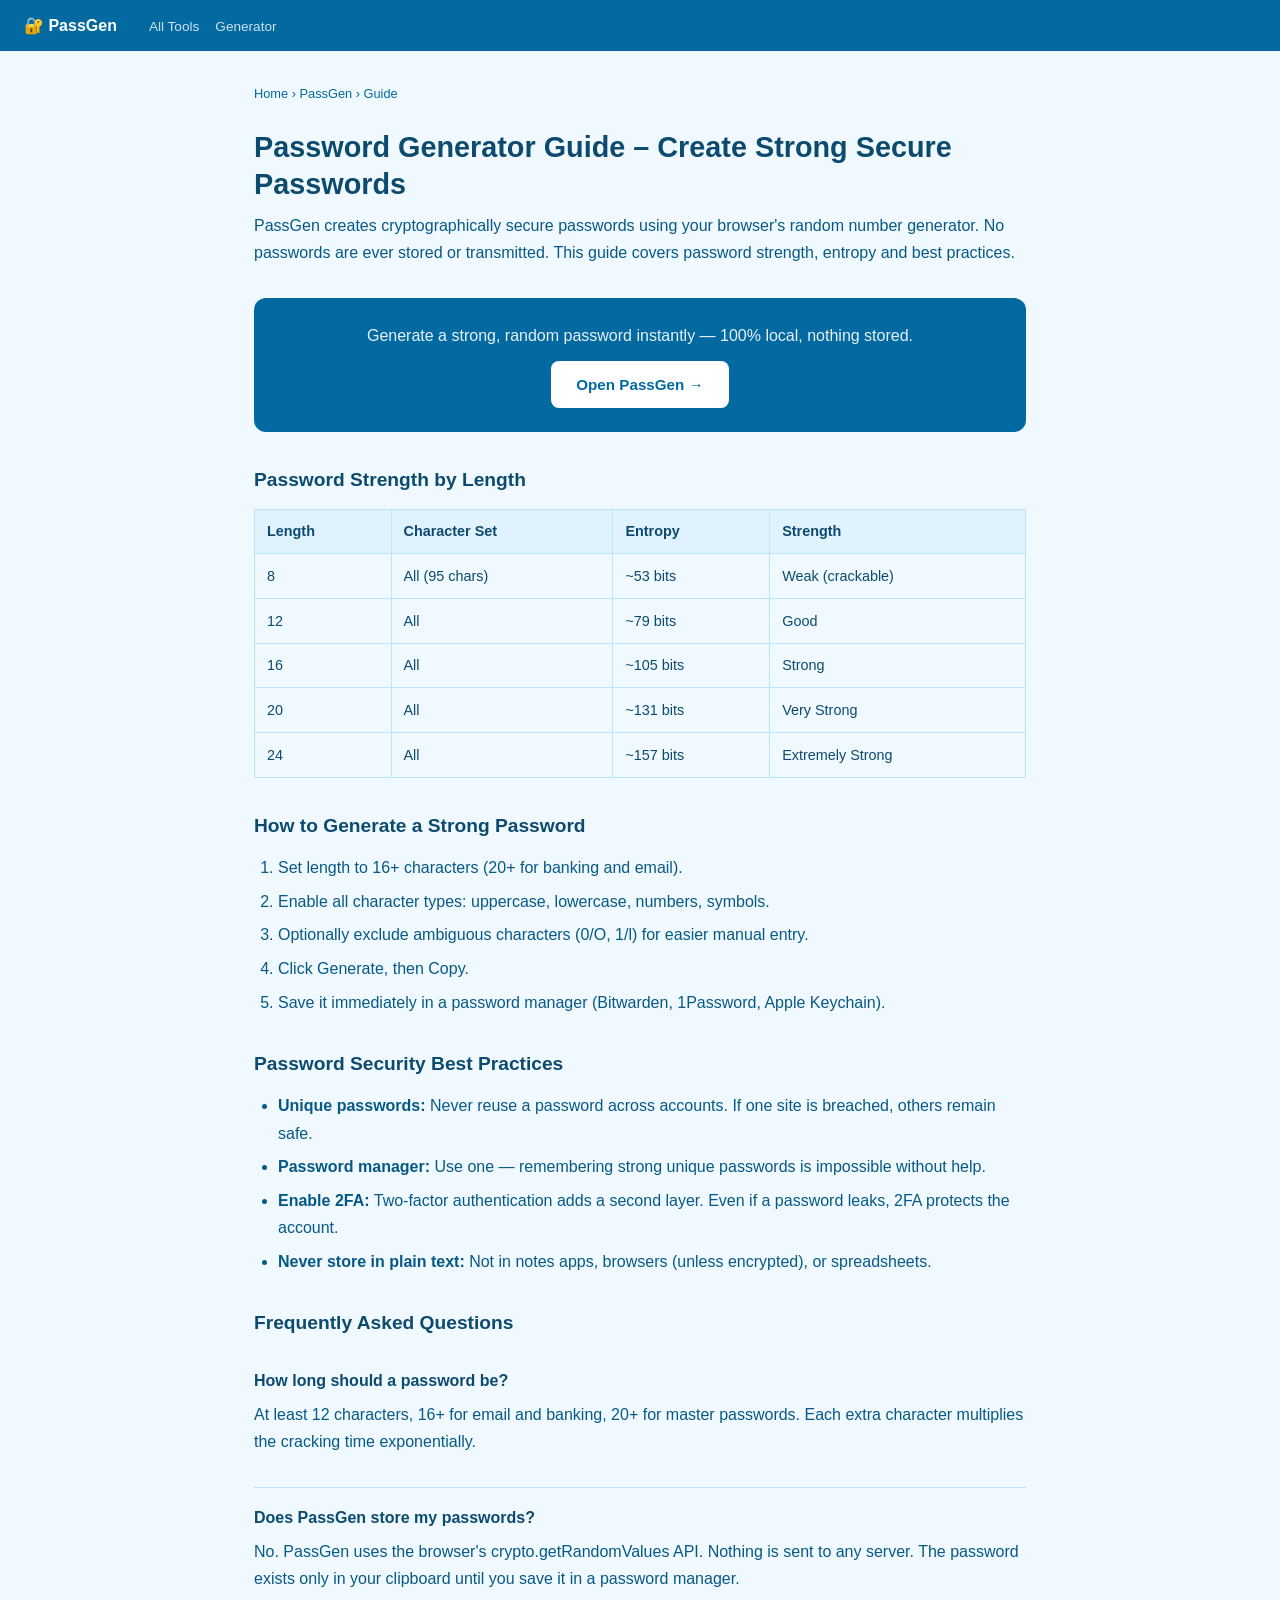
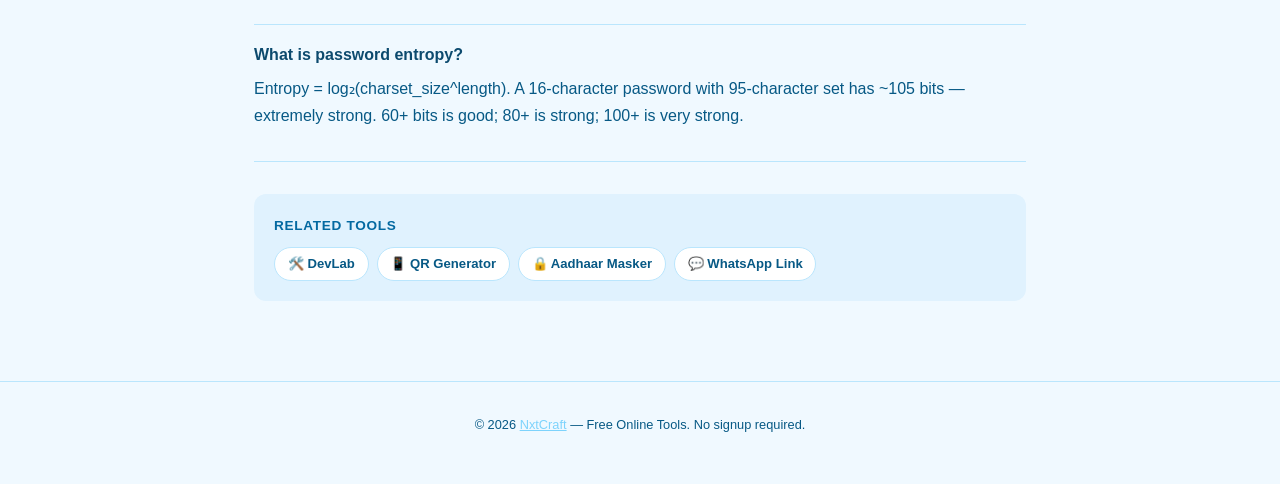
==== guide/index.html @ 09bbab8d "Add SEO guide page for passkit Co-Authored-By: Claude Sonnet 4.6 <noreply@anthropic.com>" ====
<!DOCTYPE html>
<html lang="en">
<head>
<script async src="https://www.googletagmanager.com/gtag/js?id=G-R9EW10BJGW"></script>
<script>window.dataLayer=window.dataLayer||[];function gtag(){dataLayer.push(arguments);}gtag('js',new Date());gtag('config','G-R9EW10BJGW');</script>
<meta charset="UTF-8"><meta name="viewport" content="width=device-width,initial-scale=1">
<title>Password Generator Guide – Create Strong Secure Passwords Online</title>
<meta name="description" content="Learn how to generate strong, secure passwords using PassGen. Understand password strength, entropy, and best practices for password security — no data stored.">
<link rel="canonical" href="https://nxtcraft.github.io/passgen/guide/">
<meta property="og:title" content="Password Generator Guide – Strong Secure Passwords Online">
<meta property="og:description" content="How to generate strong passwords and understand password strength, entropy and security best practices.">
<meta property="og:type" content="article"><meta property="og:url" content="https://nxtcraft.github.io/passgen/guide/">
<meta name="twitter:card" content="summary_large_image"><meta name="twitter:site" content="@nxtcraft">
<script type="application/ld+json">{"@context":"https://schema.org","@type":"HowTo","name":"How to Generate a Strong Password","step":[{"@type":"HowToStep","name":"Set the password length","text":"Choose a length of at least 16 characters. Longer passwords are exponentially harder to crack — 20+ characters is ideal for important accounts."},{"@type":"HowToStep","name":"Select character types","text":"Enable uppercase letters, lowercase letters, numbers and symbols. Each character type multiplied by password length increases entropy dramatically."},{"@type":"HowToStep","name":"Exclude ambiguous characters","text":"Optionally exclude visually similar characters like 0/O, 1/l/I. This makes the password easier to read without compromising strength."},{"@type":"HowToStep","name":"Generate and copy","text":"Click Generate to create a new password, then Copy to copy it to your clipboard. Store it in a password manager immediately — never save it in plain text."},{"@type":"HowToStep","name":"Use a password manager","text":"Use a password manager (Bitwarden, 1Password, Apple Keychain) to store the generated password. Never reuse passwords across accounts."}]}</script>
<script type="application/ld+json">{"@context":"https://schema.org","@type":"FAQPage","mainEntity":[{"@type":"Question","name":"How long should a password be?","acceptedAnswer":{"@type":"Answer","text":"At minimum 12 characters for general accounts, 16+ for email/banking, and 20+ for master passwords and high-value accounts. Each additional character multiplies the cracking difficulty exponentially. A 12-character password with all character types has about 95^12 (540 quadrillion) possible combinations."}},{"@type":"Question","name":"Does the password generator store my passwords?","acceptedAnswer":{"@type":"Answer","text":"No. PassGen uses the browser's built-in cryptographic random number generator (crypto.getRandomValues). No password is ever sent to or stored on any server. Everything runs locally in your browser. The generated password exists only in your clipboard until you save it in a password manager."}},{"@type":"Question","name":"What is password entropy?","acceptedAnswer":{"@type":"Answer","text":"Password entropy is a measure of password strength in bits. Entropy = log2(character_set_size^length). A 16-character password using 95 printable ASCII characters has entropy of log2(95^16) ≈ 105 bits — extremely strong. Generally, 60+ bits is considered strong; 80+ bits is very strong; 100+ bits is extremely strong."}}]}</script>
<style>*,*::before,*::after{box-sizing:border-box;margin:0;padding:0}body{background:#f0f9ff;color:#0c4a6e;font-family:-apple-system,BlinkMacSystemFont,'Segoe UI',sans-serif;line-height:1.7}nav{background:#0369a1;color:#fff;padding:.75rem 1.5rem;display:flex;align-items:center;gap:1rem}.brand{font-weight:800;font-size:1rem;text-decoration:none;color:#fff}.nav-links a{color:rgba(255,255,255,.8);font-size:.85rem;text-decoration:none;margin-left:1rem}main{max-width:820px;margin:0 auto;padding:2rem 1.5rem}.breadcrumb{font-size:.8rem;color:#0369a1;margin-bottom:1.5rem}.breadcrumb a{color:#0369a1;text-decoration:none}h1{font-size:1.8rem;font-weight:800;margin-bottom:.5rem;line-height:1.3;color:#0c4a6e}.sub{color:#075985;font-size:1rem;margin-bottom:2rem}h2{font-size:1.2rem;font-weight:700;margin:2rem 0 .75rem;color:#0c4a6e}p{margin-bottom:1rem;color:#075985}ol,ul{padding-left:1.5rem;margin-bottom:1rem}li{margin-bottom:.4rem;color:#075985}.cta-box{background:#0369a1;border-radius:12px;padding:1.5rem;text-align:center;margin:2rem 0}.cta-box p{color:rgba(255,255,255,.9);margin-bottom:.75rem}.btn{display:inline-block;background:#fff;color:#0369a1;padding:.65rem 1.6rem;border-radius:8px;font-weight:700;font-size:.95rem;text-decoration:none}.faq-item{border-bottom:1px solid #bae6fd;padding:1rem 0}.faq-q{font-weight:700;color:#0c4a6e;margin-bottom:.4rem}.related-box{background:#e0f2fe;border-radius:12px;padding:1.25rem;margin-top:2rem}.related-box h3{font-size:.85rem;font-weight:700;color:#0369a1;text-transform:uppercase;letter-spacing:.05em;margin-bottom:.6rem}.related-links{display:flex;flex-wrap:wrap;gap:.5rem}.related-links a{padding:.3rem .8rem;border-radius:20px;background:#fff;border:1px solid #bae6fd;color:#075985;font-size:.82rem;font-weight:600;text-decoration:none}.related-links a:hover{background:#0369a1;color:#fff;border-color:#0369a1}footer{text-align:center;padding:2rem;color:#7dd3fc;font-size:.8rem;border-top:1px solid #bae6fd;margin-top:3rem}table{width:100%;border-collapse:collapse;margin-bottom:1.5rem;font-size:.9rem}th,td{padding:.6rem .75rem;border:1px solid #bae6fd;text-align:left}th{background:#e0f2fe;font-weight:700;color:#0c4a6e}</style>
</head>
<body>
<nav><a class="brand" href="https://nxtcraft.github.io/passgen/">🔐 PassGen</a><div class="nav-links"><a href="https://nxtcraft.github.io/">All Tools</a><a href="https://nxtcraft.github.io/passgen/">Generator</a></div></nav>
<main>
<div class="breadcrumb"><a href="https://nxtcraft.github.io/">Home</a> › <a href="https://nxtcraft.github.io/passgen/">PassGen</a> › Guide</div>
<h1>Password Generator Guide – Create Strong Secure Passwords</h1>
<p class="sub">PassGen creates cryptographically secure passwords using your browser's random number generator. No passwords are ever stored or transmitted. This guide covers password strength, entropy and best practices.</p>
<div class="cta-box"><p>Generate a strong, random password instantly — 100% local, nothing stored.</p><a class="btn" href="https://nxtcraft.github.io/passgen/">Open PassGen →</a></div>
<h2>Password Strength by Length</h2>
<table><tr><th>Length</th><th>Character Set</th><th>Entropy</th><th>Strength</th></tr><tr><td>8</td><td>All (95 chars)</td><td>~53 bits</td><td>Weak (crackable)</td></tr><tr><td>12</td><td>All</td><td>~79 bits</td><td>Good</td></tr><tr><td>16</td><td>All</td><td>~105 bits</td><td>Strong</td></tr><tr><td>20</td><td>All</td><td>~131 bits</td><td>Very Strong</td></tr><tr><td>24</td><td>All</td><td>~157 bits</td><td>Extremely Strong</td></tr></table>
<h2>How to Generate a Strong Password</h2>
<ol>
<li>Set length to 16+ characters (20+ for banking and email).</li>
<li>Enable all character types: uppercase, lowercase, numbers, symbols.</li>
<li>Optionally exclude ambiguous characters (0/O, 1/l) for easier manual entry.</li>
<li>Click Generate, then Copy.</li>
<li>Save it immediately in a password manager (Bitwarden, 1Password, Apple Keychain).</li>
</ol>
<h2>Password Security Best Practices</h2>
<ul>
<li><strong>Unique passwords:</strong> Never reuse a password across accounts. If one site is breached, others remain safe.</li>
<li><strong>Password manager:</strong> Use one — remembering strong unique passwords is impossible without help.</li>
<li><strong>Enable 2FA:</strong> Two-factor authentication adds a second layer. Even if a password leaks, 2FA protects the account.</li>
<li><strong>Never store in plain text:</strong> Not in notes apps, browsers (unless encrypted), or spreadsheets.</li>
</ul>
<h2>Frequently Asked Questions</h2>
<div class="faq-item"><div class="faq-q">How long should a password be?</div><p>At least 12 characters, 16+ for email and banking, 20+ for master passwords. Each extra character multiplies the cracking time exponentially.</p></div>
<div class="faq-item"><div class="faq-q">Does PassGen store my passwords?</div><p>No. PassGen uses the browser's crypto.getRandomValues API. Nothing is sent to any server. The password exists only in your clipboard until you save it in a password manager.</p></div>
<div class="faq-item"><div class="faq-q">What is password entropy?</div><p>Entropy = log₂(charset_size^length). A 16-character password with 95-character set has ~105 bits — extremely strong. 60+ bits is good; 80+ is strong; 100+ is very strong.</p></div>
<div class="related-box"><h3>Related Tools</h3><div class="related-links"><a href="https://nxtcraft.github.io/devlab/">🛠️ DevLab</a><a href="https://nxtcraft.github.io/qrlab/">📱 QR Generator</a><a href="https://nxtcraft.github.io/aadhaar-mask/">🔒 Aadhaar Masker</a><a href="https://nxtcraft.github.io/wa-link/">💬 WhatsApp Link</a></div></div>
</main>
<footer><p>© 2026 <a href="https://nxtcraft.github.io/" style="color:#7dd3fc">NxtCraft</a> — Free Online Tools. No signup required.</p></footer>
</body></html>
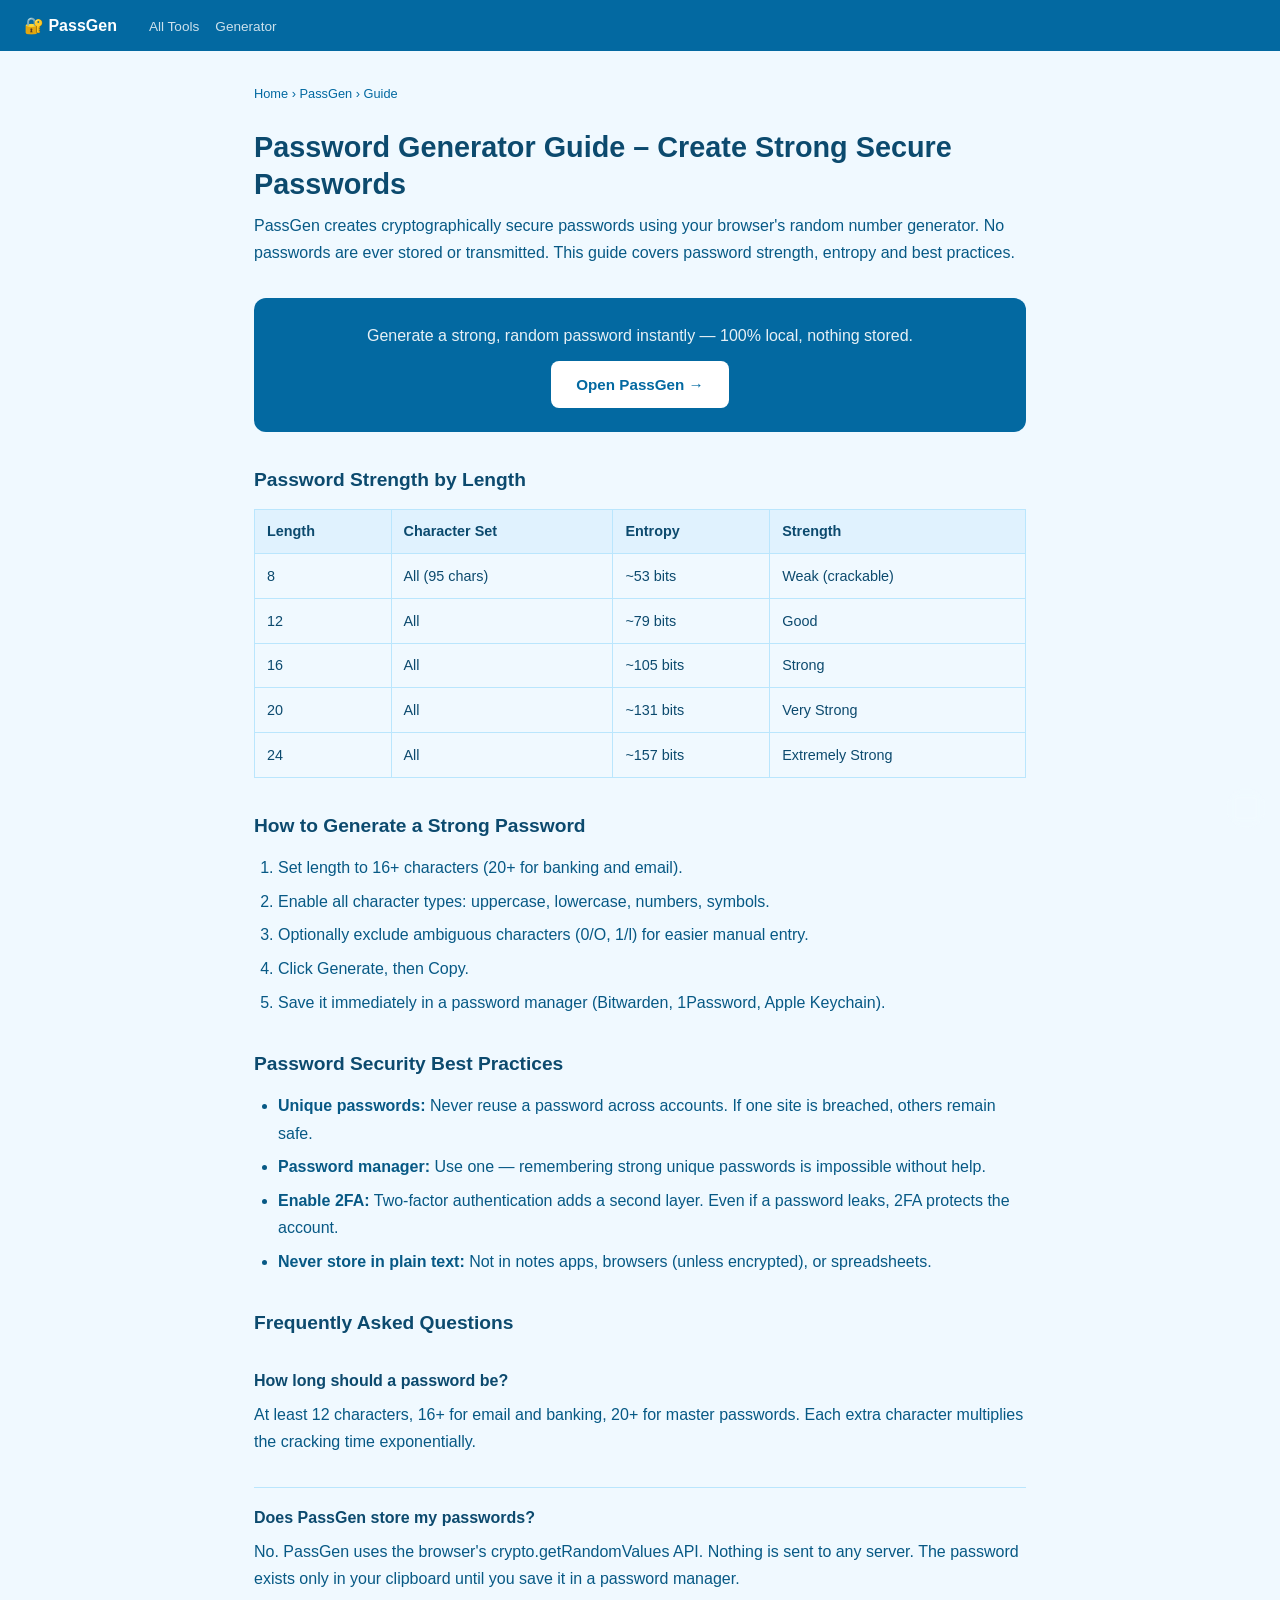
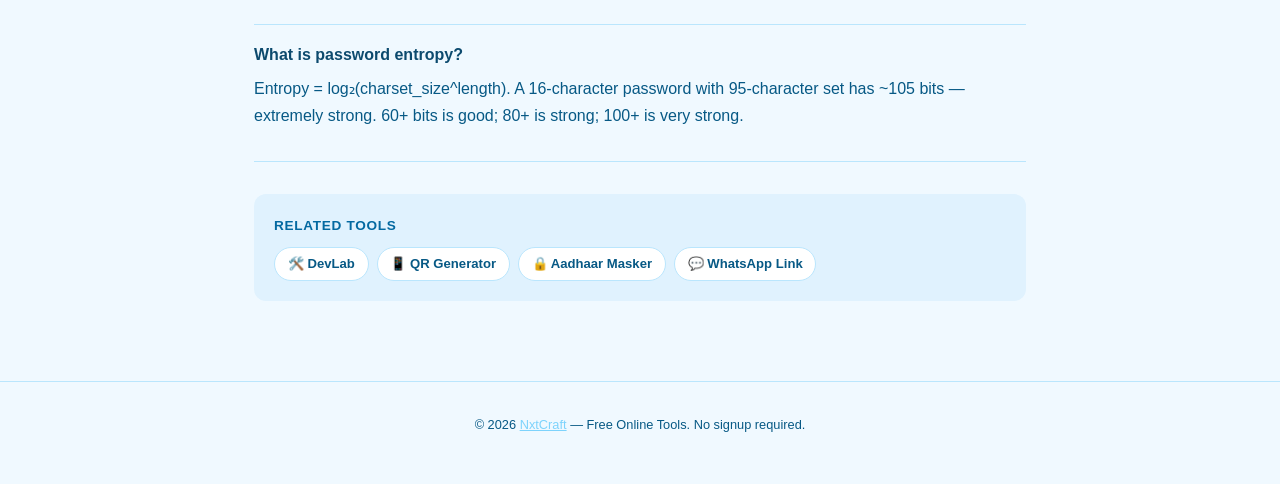
==== commit f4363116: "feat: add dark mode toggle Co-Authored-By: Claude Sonnet 4.6 <noreply@anthropic.com>" ====
--- a/guide/index.html
+++ b/guide/index.html
@@ -1,6 +1,7 @@
 <!DOCTYPE html>
 <html lang="en">
 <head>
+<script>!function(){var t=localStorage.getItem('nc_theme')||(window.matchMedia('(prefers-color-scheme:dark)').matches?'dark':'light');document.documentElement.setAttribute('data-theme',t)}()</script>
 <script async src="https://www.googletagmanager.com/gtag/js?id=G-R9EW10BJGW"></script>
 <script>window.dataLayer=window.dataLayer||[];function gtag(){dataLayer.push(arguments);}gtag('js',new Date());gtag('config','G-R9EW10BJGW');</script>
 <meta charset="UTF-8"><meta name="viewport" content="width=device-width,initial-scale=1">
@@ -14,6 +15,19 @@
 <script type="application/ld+json">{"@context":"https://schema.org","@type":"HowTo","name":"How to Generate a Strong Password","step":[{"@type":"HowToStep","name":"Set the password length","text":"Choose a length of at least 16 characters. Longer passwords are exponentially harder to crack — 20+ characters is ideal for important accounts."},{"@type":"HowToStep","name":"Select character types","text":"Enable uppercase letters, lowercase letters, numbers and symbols. Each character type multiplied by password length increases entropy dramatically."},{"@type":"HowToStep","name":"Exclude ambiguous characters","text":"Optionally exclude visually similar characters like 0/O, 1/l/I. This makes the password easier to read without compromising strength."},{"@type":"HowToStep","name":"Generate and copy","text":"Click Generate to create a new password, then Copy to copy it to your clipboard. Store it in a password manager immediately — never save it in plain text."},{"@type":"HowToStep","name":"Use a password manager","text":"Use a password manager (Bitwarden, 1Password, Apple Keychain) to store the generated password. Never reuse passwords across accounts."}]}</script>
 <script type="application/ld+json">{"@context":"https://schema.org","@type":"FAQPage","mainEntity":[{"@type":"Question","name":"How long should a password be?","acceptedAnswer":{"@type":"Answer","text":"At minimum 12 characters for general accounts, 16+ for email/banking, and 20+ for master passwords and high-value accounts. Each additional character multiplies the cracking difficulty exponentially. A 12-character password with all character types has about 95^12 (540 quadrillion) possible combinations."}},{"@type":"Question","name":"Does the password generator store my passwords?","acceptedAnswer":{"@type":"Answer","text":"No. PassGen uses the browser's built-in cryptographic random number generator (crypto.getRandomValues). No password is ever sent to or stored on any server. Everything runs locally in your browser. The generated password exists only in your clipboard until you save it in a password manager."}},{"@type":"Question","name":"What is password entropy?","acceptedAnswer":{"@type":"Answer","text":"Password entropy is a measure of password strength in bits. Entropy = log2(character_set_size^length). A 16-character password using 95 printable ASCII characters has entropy of log2(95^16) ≈ 105 bits — extremely strong. Generally, 60+ bits is considered strong; 80+ bits is very strong; 100+ bits is extremely strong."}}]}</script>
 <style>*,*::before,*::after{box-sizing:border-box;margin:0;padding:0}body{background:#f0f9ff;color:#0c4a6e;font-family:-apple-system,BlinkMacSystemFont,'Segoe UI',sans-serif;line-height:1.7}nav{background:#0369a1;color:#fff;padding:.75rem 1.5rem;display:flex;align-items:center;gap:1rem}.brand{font-weight:800;font-size:1rem;text-decoration:none;color:#fff}.nav-links a{color:rgba(255,255,255,.8);font-size:.85rem;text-decoration:none;margin-left:1rem}main{max-width:820px;margin:0 auto;padding:2rem 1.5rem}.breadcrumb{font-size:.8rem;color:#0369a1;margin-bottom:1.5rem}.breadcrumb a{color:#0369a1;text-decoration:none}h1{font-size:1.8rem;font-weight:800;margin-bottom:.5rem;line-height:1.3;color:#0c4a6e}.sub{color:#075985;font-size:1rem;margin-bottom:2rem}h2{font-size:1.2rem;font-weight:700;margin:2rem 0 .75rem;color:#0c4a6e}p{margin-bottom:1rem;color:#075985}ol,ul{padding-left:1.5rem;margin-bottom:1rem}li{margin-bottom:.4rem;color:#075985}.cta-box{background:#0369a1;border-radius:12px;padding:1.5rem;text-align:center;margin:2rem 0}.cta-box p{color:rgba(255,255,255,.9);margin-bottom:.75rem}.btn{display:inline-block;background:#fff;color:#0369a1;padding:.65rem 1.6rem;border-radius:8px;font-weight:700;font-size:.95rem;text-decoration:none}.faq-item{border-bottom:1px solid #bae6fd;padding:1rem 0}.faq-q{font-weight:700;color:#0c4a6e;margin-bottom:.4rem}.related-box{background:#e0f2fe;border-radius:12px;padding:1.25rem;margin-top:2rem}.related-box h3{font-size:.85rem;font-weight:700;color:#0369a1;text-transform:uppercase;letter-spacing:.05em;margin-bottom:.6rem}.related-links{display:flex;flex-wrap:wrap;gap:.5rem}.related-links a{padding:.3rem .8rem;border-radius:20px;background:#fff;border:1px solid #bae6fd;color:#075985;font-size:.82rem;font-weight:600;text-decoration:none}.related-links a:hover{background:#0369a1;color:#fff;border-color:#0369a1}footer{text-align:center;padding:2rem;color:#7dd3fc;font-size:.8rem;border-top:1px solid #bae6fd;margin-top:3rem}table{width:100%;border-collapse:collapse;margin-bottom:1.5rem;font-size:.9rem}th,td{padding:.6rem .75rem;border:1px solid #bae6fd;text-align:left}th{background:#e0f2fe;font-weight:700;color:#0c4a6e}</style>
+
+<style id="nc-dark">
+html[data-theme="dark"]{color-scheme:dark}
+html[data-theme="dark"] body{background:#111827!important;color:#e2e8f0!important}
+html[data-theme="dark"] .card,html[data-theme="dark"] .form-panel,html[data-theme="dark"] .form-card,html[data-theme="dark"] .panel,html[data-theme="dark"] .info-box,html[data-theme="dark"] .result-box,html[data-theme="dark"] .result-card,html[data-theme="dark"] .calc-box,html[data-theme="dark"] .emi-card,html[data-theme="dark"] .schedule-wrap,html[data-theme="dark"] details,html[data-theme="dark"] .seo-box,html[data-theme="dark"] .note-box,html[data-theme="dark"] .breakdown-card{background:#1e293b!important;border-color:#334155!important;color:#e2e8f0!important}
+html[data-theme="dark"] input[type=number],html[data-theme="dark"] input[type=text],html[data-theme="dark"] input[type=email],html[data-theme="dark"] input[type=range],html[data-theme="dark"] select,html[data-theme="dark"] textarea{background:#0f172a!important;border-color:#334155!important;color:#e2e8f0!important}
+html[data-theme="dark"] table th{background:#1e293b!important;color:#94a3b8!important;border-color:#334155!important}
+html[data-theme="dark"] table td{border-color:#1e293b!important;color:#e2e8f0!important}
+html[data-theme="dark"] table tr:nth-child(even) td{background:#1a2535!important}
+html[data-theme="dark"] h1,html[data-theme="dark"] h2,html[data-theme="dark"] h3,html[data-theme="dark"] h4{color:#f1f5f9!important}
+html[data-theme="dark"] p,html[data-theme="dark"] li{color:#cbd5e1!important}
+html[data-theme="dark"] label{color:#94a3b8!important}
+</style>
 </head>
 <body>
 <nav><a class="brand" href="https://nxtcraft.github.io/passgen/">🔐 PassGen</a><div class="nav-links"><a href="https://nxtcraft.github.io/">All Tools</a><a href="https://nxtcraft.github.io/passgen/">Generator</a></div></nav>
@@ -46,4 +60,6 @@
 <div class="related-box"><h3>Related Tools</h3><div class="related-links"><a href="https://nxtcraft.github.io/devlab/">🛠️ DevLab</a><a href="https://nxtcraft.github.io/qrlab/">📱 QR Generator</a><a href="https://nxtcraft.github.io/aadhaar-mask/">🔒 Aadhaar Masker</a><a href="https://nxtcraft.github.io/wa-link/">💬 WhatsApp Link</a></div></div>
 </main>
 <footer><p>© 2026 <a href="https://nxtcraft.github.io/" style="color:#7dd3fc">NxtCraft</a> — Free Online Tools. No signup required.</p></footer>
+<button id="nc-dm" title="Toggle dark mode" onclick="!function(){var e=document.documentElement,t=e.getAttribute('data-theme')==='dark'?'light':'dark';e.setAttribute('data-theme',t);localStorage.setItem('nc_theme',t);document.getElementById('nc-dm').textContent=t==='dark'?'\u2600\ufe0f':'\U0001f319'}()" style="position:fixed;bottom:72px;right:14px;z-index:9999;width:40px;height:40px;border-radius:50%;border:1px solid rgba(255,255,255,.15);cursor:pointer;font-size:18px;background:rgba(0,0,0,.5);backdrop-filter:blur(6px);box-shadow:0 2px 10px rgba(0,0,0,.3)">🌙</button>
+<script>!function(){var b=document.getElementById('nc-dm');if(b)b.textContent=localStorage.getItem('nc_theme')==='dark'?'\u2600\ufe0f':'\U0001f319'}()</script>
 </body></html>
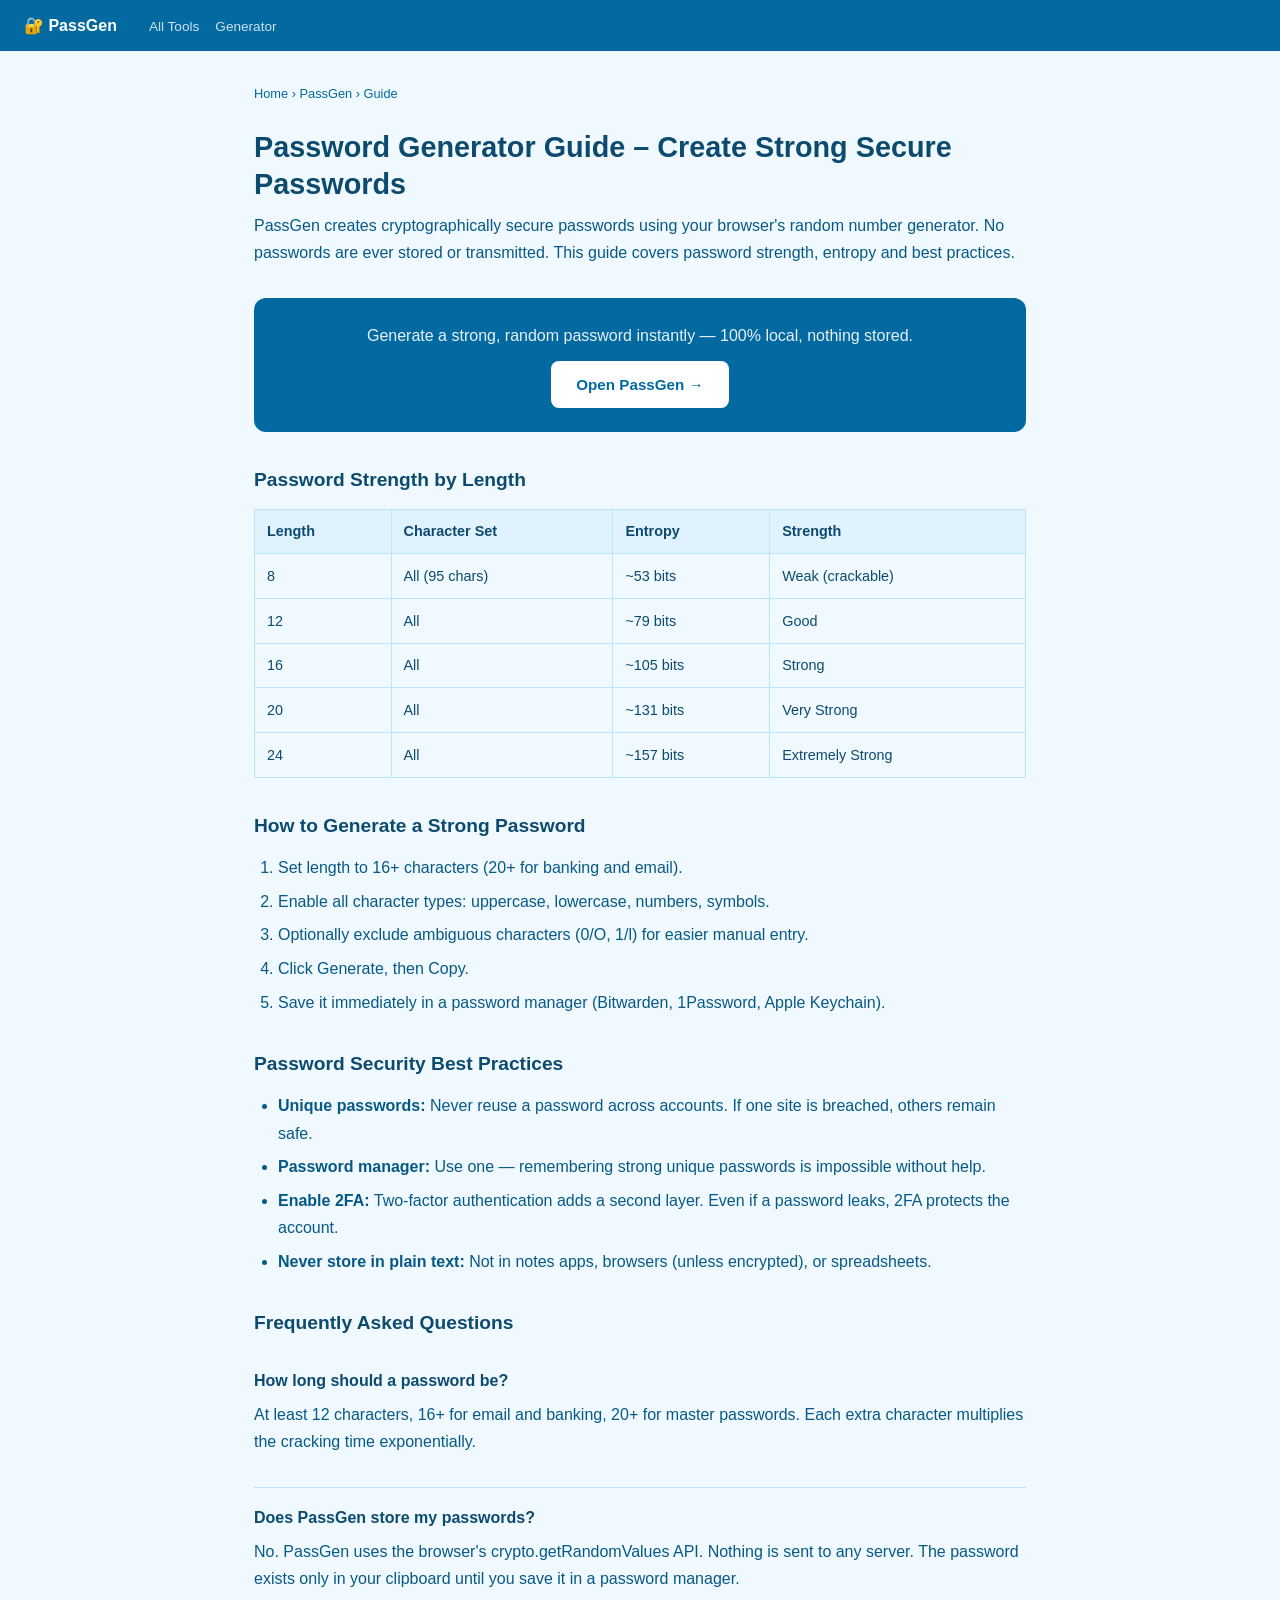
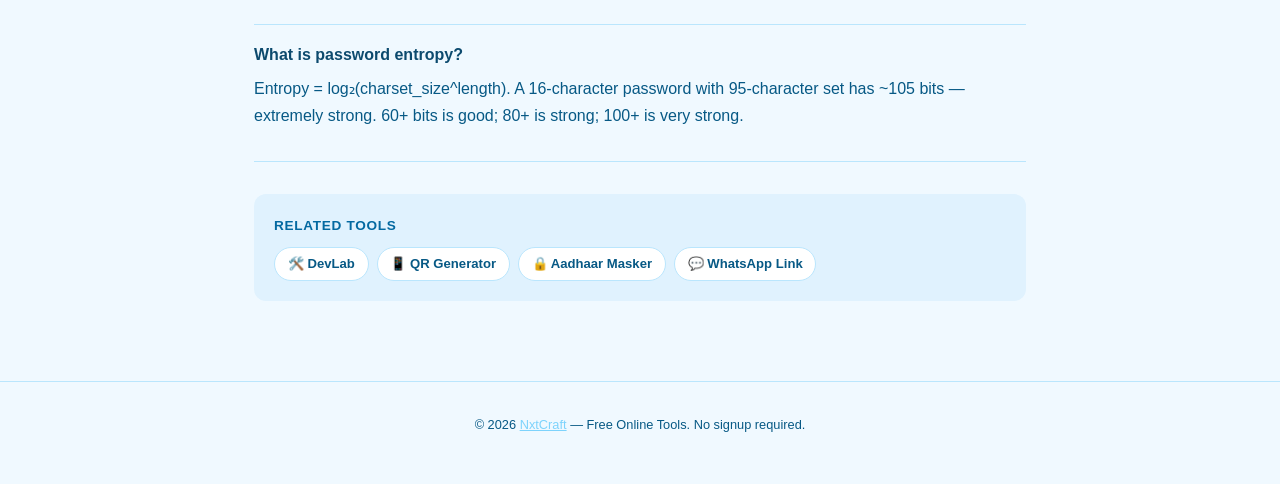
==== commit a039c8cd: "fix: E2E audit fixes — dead links, mobile overflow, shared dark-mode Rewrite links/canonicals to cur" ====
--- a/guide/index.html
+++ b/guide/index.html
@@ -16,18 +16,7 @@
 <script type="application/ld+json">{"@context":"https://schema.org","@type":"FAQPage","mainEntity":[{"@type":"Question","name":"How long should a password be?","acceptedAnswer":{"@type":"Answer","text":"At minimum 12 characters for general accounts, 16+ for email/banking, and 20+ for master passwords and high-value accounts. Each additional character multiplies the cracking difficulty exponentially. A 12-character password with all character types has about 95^12 (540 quadrillion) possible combinations."}},{"@type":"Question","name":"Does the password generator store my passwords?","acceptedAnswer":{"@type":"Answer","text":"No. PassGen uses the browser's built-in cryptographic random number generator (crypto.getRandomValues). No password is ever sent to or stored on any server. Everything runs locally in your browser. The generated password exists only in your clipboard until you save it in a password manager."}},{"@type":"Question","name":"What is password entropy?","acceptedAnswer":{"@type":"Answer","text":"Password entropy is a measure of password strength in bits. Entropy = log2(character_set_size^length). A 16-character password using 95 printable ASCII characters has entropy of log2(95^16) ≈ 105 bits — extremely strong. Generally, 60+ bits is considered strong; 80+ bits is very strong; 100+ bits is extremely strong."}}]}</script>
 <style>*,*::before,*::after{box-sizing:border-box;margin:0;padding:0}body{background:#f0f9ff;color:#0c4a6e;font-family:-apple-system,BlinkMacSystemFont,'Segoe UI',sans-serif;line-height:1.7}nav{background:#0369a1;color:#fff;padding:.75rem 1.5rem;display:flex;align-items:center;gap:1rem}.brand{font-weight:800;font-size:1rem;text-decoration:none;color:#fff}.nav-links a{color:rgba(255,255,255,.8);font-size:.85rem;text-decoration:none;margin-left:1rem}main{max-width:820px;margin:0 auto;padding:2rem 1.5rem}.breadcrumb{font-size:.8rem;color:#0369a1;margin-bottom:1.5rem}.breadcrumb a{color:#0369a1;text-decoration:none}h1{font-size:1.8rem;font-weight:800;margin-bottom:.5rem;line-height:1.3;color:#0c4a6e}.sub{color:#075985;font-size:1rem;margin-bottom:2rem}h2{font-size:1.2rem;font-weight:700;margin:2rem 0 .75rem;color:#0c4a6e}p{margin-bottom:1rem;color:#075985}ol,ul{padding-left:1.5rem;margin-bottom:1rem}li{margin-bottom:.4rem;color:#075985}.cta-box{background:#0369a1;border-radius:12px;padding:1.5rem;text-align:center;margin:2rem 0}.cta-box p{color:rgba(255,255,255,.9);margin-bottom:.75rem}.btn{display:inline-block;background:#fff;color:#0369a1;padding:.65rem 1.6rem;border-radius:8px;font-weight:700;font-size:.95rem;text-decoration:none}.faq-item{border-bottom:1px solid #bae6fd;padding:1rem 0}.faq-q{font-weight:700;color:#0c4a6e;margin-bottom:.4rem}.related-box{background:#e0f2fe;border-radius:12px;padding:1.25rem;margin-top:2rem}.related-box h3{font-size:.85rem;font-weight:700;color:#0369a1;text-transform:uppercase;letter-spacing:.05em;margin-bottom:.6rem}.related-links{display:flex;flex-wrap:wrap;gap:.5rem}.related-links a{padding:.3rem .8rem;border-radius:20px;background:#fff;border:1px solid #bae6fd;color:#075985;font-size:.82rem;font-weight:600;text-decoration:none}.related-links a:hover{background:#0369a1;color:#fff;border-color:#0369a1}footer{text-align:center;padding:2rem;color:#7dd3fc;font-size:.8rem;border-top:1px solid #bae6fd;margin-top:3rem}table{width:100%;border-collapse:collapse;margin-bottom:1.5rem;font-size:.9rem}th,td{padding:.6rem .75rem;border:1px solid #bae6fd;text-align:left}th{background:#e0f2fe;font-weight:700;color:#0c4a6e}</style>
 
-<style id="nc-dark">
-html[data-theme="dark"]{color-scheme:dark}
-html[data-theme="dark"] body{background:#111827!important;color:#e2e8f0!important}
-html[data-theme="dark"] .card,html[data-theme="dark"] .form-panel,html[data-theme="dark"] .form-card,html[data-theme="dark"] .panel,html[data-theme="dark"] .info-box,html[data-theme="dark"] .result-box,html[data-theme="dark"] .result-card,html[data-theme="dark"] .calc-box,html[data-theme="dark"] .emi-card,html[data-theme="dark"] .schedule-wrap,html[data-theme="dark"] details,html[data-theme="dark"] .seo-box,html[data-theme="dark"] .note-box,html[data-theme="dark"] .breakdown-card{background:#1e293b!important;border-color:#334155!important;color:#e2e8f0!important}
-html[data-theme="dark"] input[type=number],html[data-theme="dark"] input[type=text],html[data-theme="dark"] input[type=email],html[data-theme="dark"] input[type=range],html[data-theme="dark"] select,html[data-theme="dark"] textarea{background:#0f172a!important;border-color:#334155!important;color:#e2e8f0!important}
-html[data-theme="dark"] table th{background:#1e293b!important;color:#94a3b8!important;border-color:#334155!important}
-html[data-theme="dark"] table td{border-color:#1e293b!important;color:#e2e8f0!important}
-html[data-theme="dark"] table tr:nth-child(even) td{background:#1a2535!important}
-html[data-theme="dark"] h1,html[data-theme="dark"] h2,html[data-theme="dark"] h3,html[data-theme="dark"] h4{color:#f1f5f9!important}
-html[data-theme="dark"] p,html[data-theme="dark"] li{color:#cbd5e1!important}
-html[data-theme="dark"] label{color:#94a3b8!important}
-</style>
+<link rel="stylesheet" id="nc-dark" href="/assets/nc-dark.css">
 </head>
 <body>
 <nav><a class="brand" href="https://nxtcraft.github.io/passgen/">🔐 PassGen</a><div class="nav-links"><a href="https://nxtcraft.github.io/">All Tools</a><a href="https://nxtcraft.github.io/passgen/">Generator</a></div></nav>
@@ -60,6 +49,5 @@
 <div class="related-box"><h3>Related Tools</h3><div class="related-links"><a href="https://nxtcraft.github.io/devlab/">🛠️ DevLab</a><a href="https://nxtcraft.github.io/qrlab/">📱 QR Generator</a><a href="https://nxtcraft.github.io/aadhaar-mask/">🔒 Aadhaar Masker</a><a href="https://nxtcraft.github.io/wa-link/">💬 WhatsApp Link</a></div></div>
 </main>
 <footer><p>© 2026 <a href="https://nxtcraft.github.io/" style="color:#7dd3fc">NxtCraft</a> — Free Online Tools. No signup required.</p></footer>
-<button id="nc-dm" title="Toggle dark mode" onclick="!function(){var e=document.documentElement,t=e.getAttribute('data-theme')==='dark'?'light':'dark';e.setAttribute('data-theme',t);localStorage.setItem('nc_theme',t);document.getElementById('nc-dm').textContent=t==='dark'?'\u2600\ufe0f':'\U0001f319'}()" style="position:fixed;bottom:72px;right:14px;z-index:9999;width:40px;height:40px;border-radius:50%;border:1px solid rgba(255,255,255,.15);cursor:pointer;font-size:18px;background:rgba(0,0,0,.5);backdrop-filter:blur(6px);box-shadow:0 2px 10px rgba(0,0,0,.3)">🌙</button>
-<script>!function(){var b=document.getElementById('nc-dm');if(b)b.textContent=localStorage.getItem('nc_theme')==='dark'?'\u2600\ufe0f':'\U0001f319'}()</script>
+<script src="/assets/nc-theme.js" defer></script>
 </body></html>
